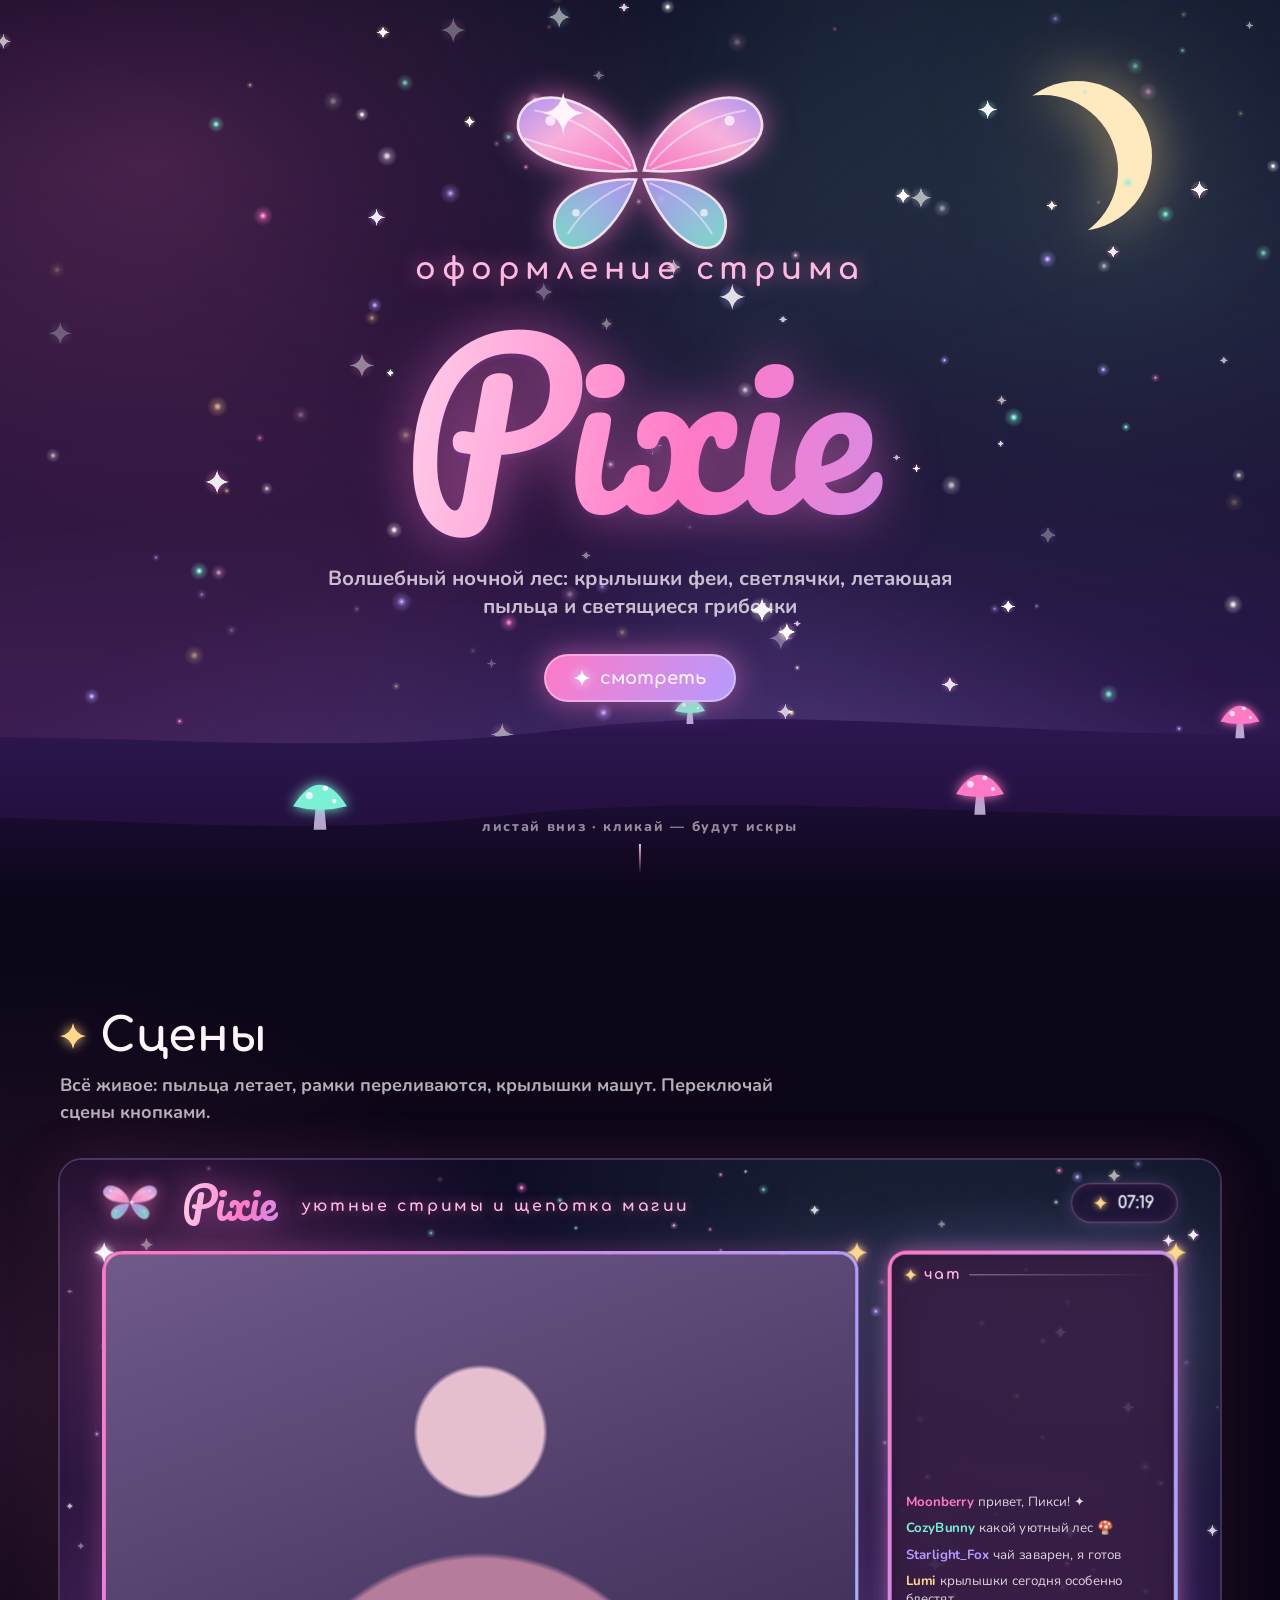
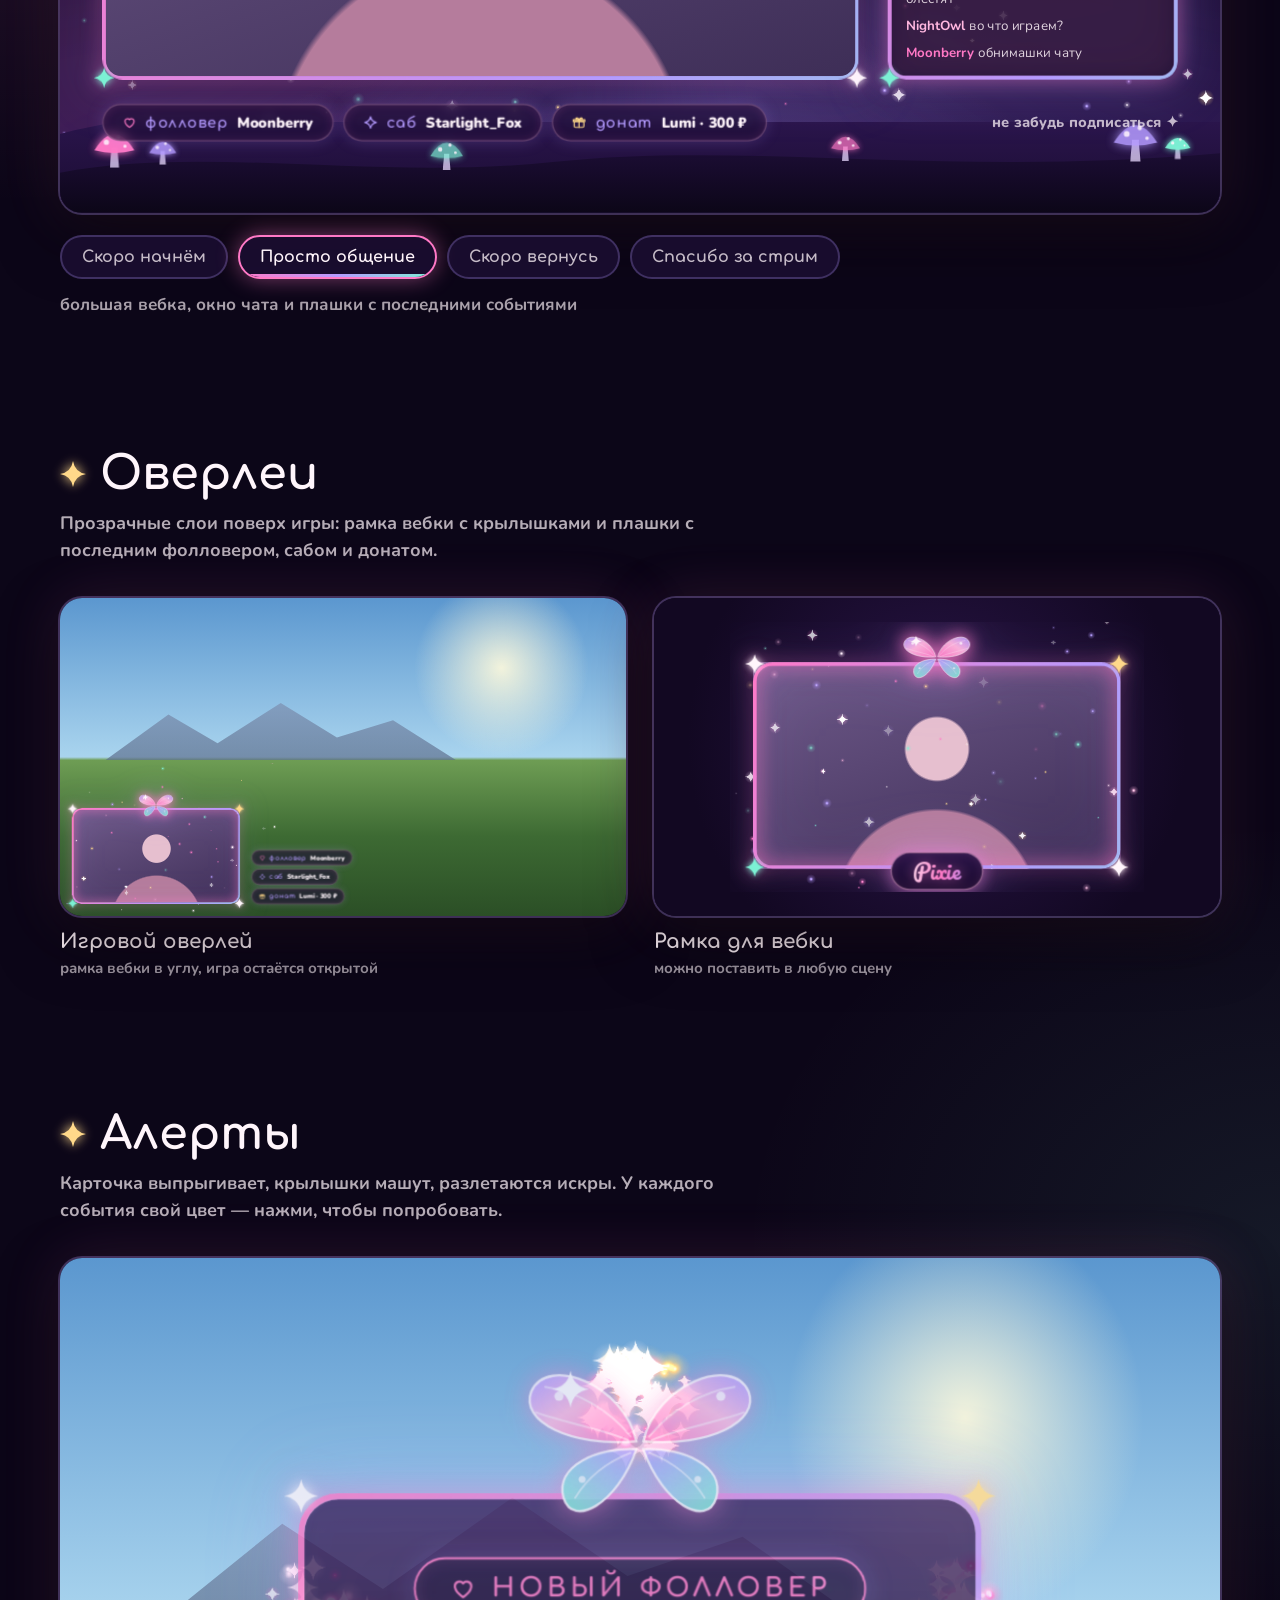
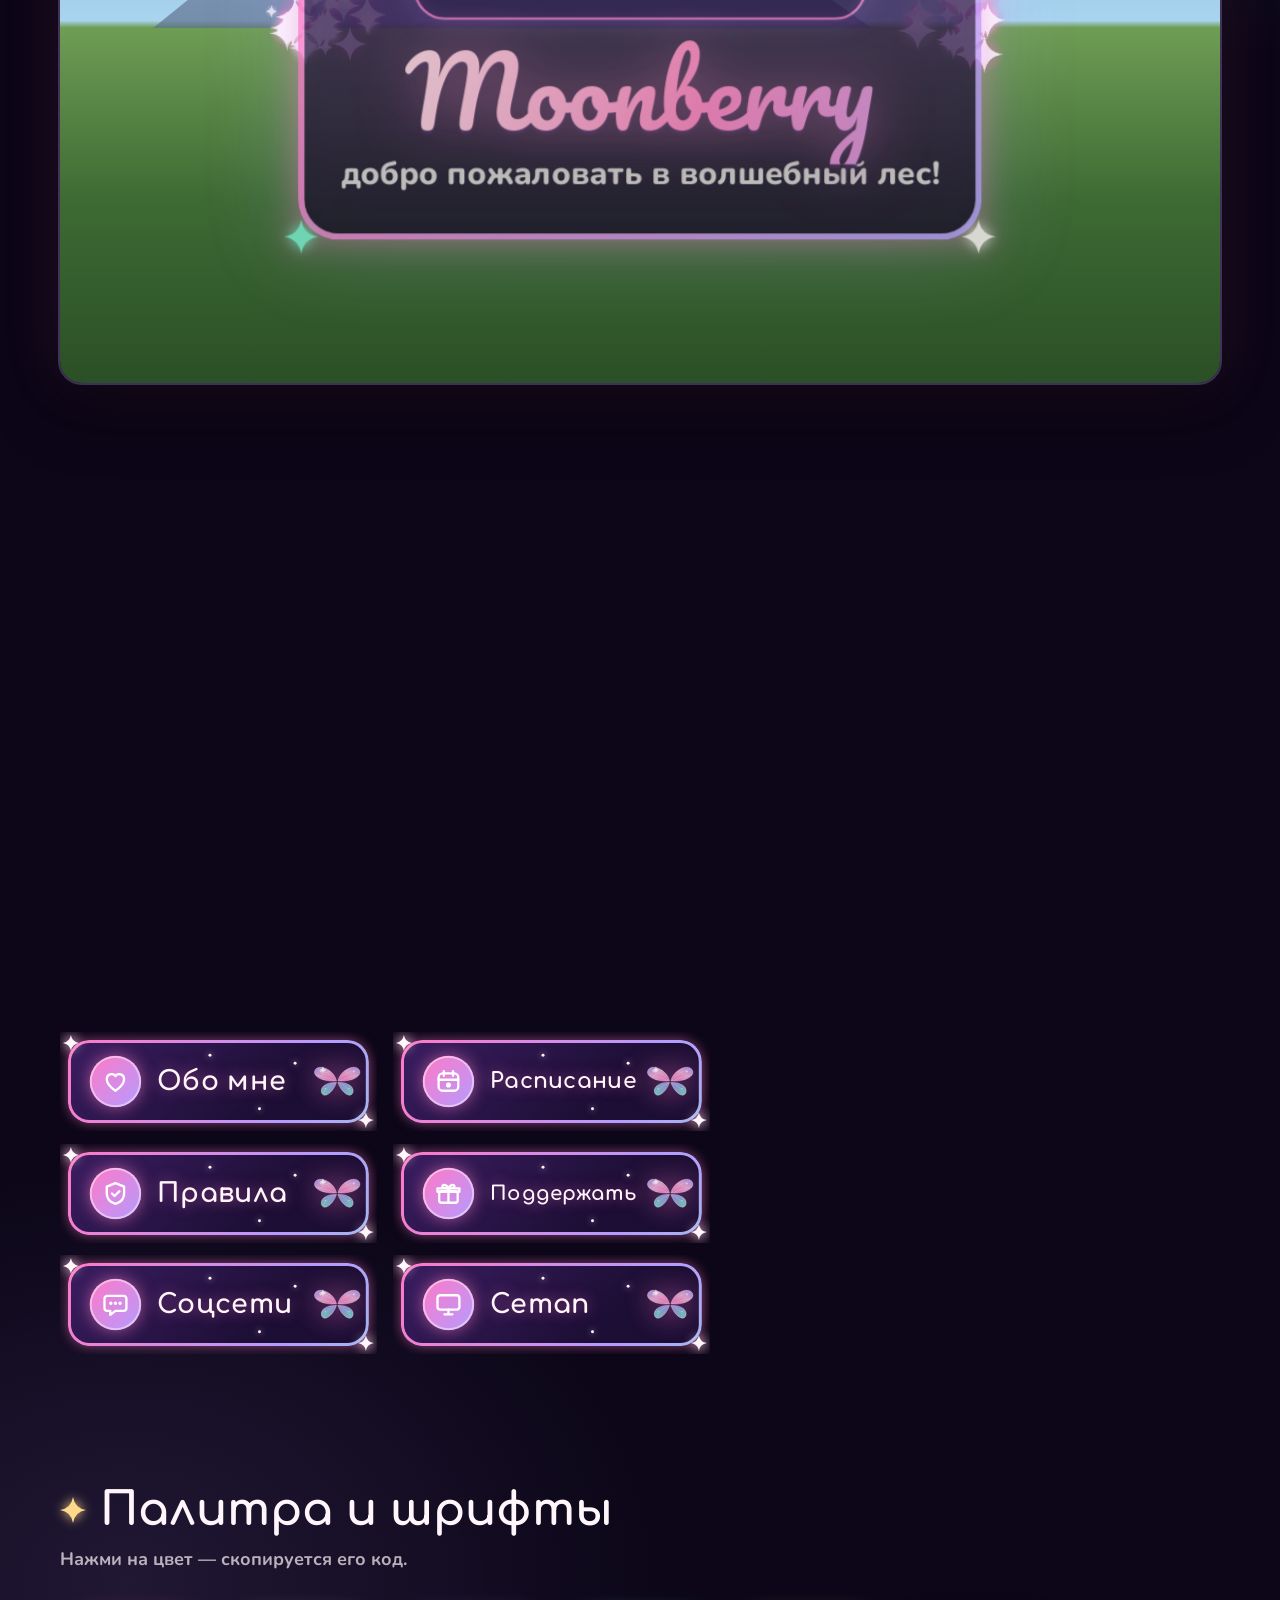
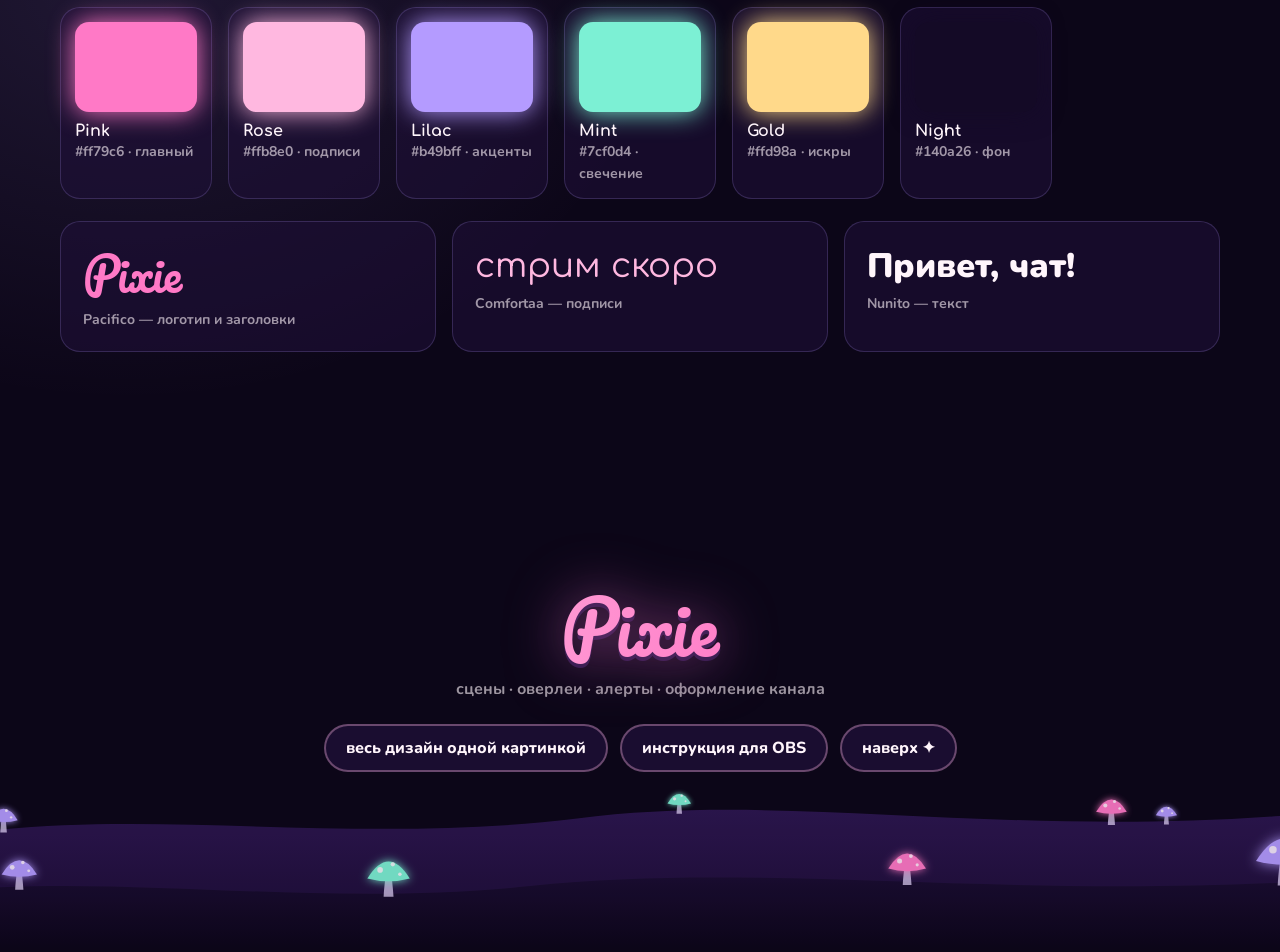
==== index.html @ 1fea233a "Pixie stream design: scenes, overlays, alerts, Twitch panels and animated showcase site Co-Authored-" ====
<!doctype html>
<html lang="ru">
<head>
<meta charset="utf-8">
<meta name="viewport" content="width=device-width, initial-scale=1">
<title>Pixie · Оформление стрима</title>
<meta name="description" content="Оформление Twitch-стрима для Pixie в стиле «волшебный ночной лес»: сцены, оверлеи, алерты и панели.">
<meta property="og:title" content="Pixie · Оформление стрима">
<meta property="og:description" content="Волшебный ночной лес: крылышки феи, светлячки и светящиеся грибочки.">
<meta property="og:image" content="export/pixie-showcase.jpg">
<meta name="theme-color" content="#140a26">
<link rel="stylesheet" href="assets/pixie.css">
<style>
  html, body { overflow-x: hidden; overflow-y: auto; height: auto; }
  html { scroll-behavior: smooth; }
  body { background: var(--deep); }
  #fx { position: fixed; inset: 0; width: 100vw; height: 100vh; pointer-events: none; z-index: 50; }

  /* ───────── Герой ───────── */
  .hero { position: relative; height: 100vh; min-height: 620px; overflow: hidden; }
  .hero .moon { top: 9vh; right: 10vw; }
  .hero-in { position: absolute; inset: 0; display: flex; flex-direction: column; align-items: center; justify-content: center;
    text-align: center; padding: 0 16px 14vh; z-index: 2; transition: transform .25s ease-out; }
  .hero .wings { width: clamp(150px, 20vw, 260px); margin-bottom: -2vw; animation: floaty 5s ease-in-out infinite; }
  .hero .kicker { font-size: clamp(18px, 2.4vw, 34px); opacity: 0; animation: rise 1s .3s forwards; }
  .hero h1.logo { font-size: clamp(96px, 17vw, 250px); font-weight: 400; opacity: 0; animation: rise 1.1s .1s forwards, shimmer 7s ease-in-out infinite alternate; }
  .hero .lead { max-width: 640px; font-size: clamp(16px, 1.6vw, 22px); font-weight: 700; color: rgba(255,245,251,.75); margin-top: 6px; opacity: 0; animation: rise 1s .5s forwards; }
  .btn { display: inline-flex; align-items: center; gap: 10px; margin-top: 34px; padding: 14px 30px; border-radius: 999px;
    font-family: var(--font-head); font-weight: 700; font-size: 18px; color: var(--cream); text-decoration: none; cursor: pointer;
    background: linear-gradient(120deg, var(--pink), var(--lilac)); border: 0;
    box-shadow: 0 0 30px rgba(255,121,198,.55), inset 0 0 0 2px rgba(255,245,251,.35);
    opacity: 0; animation: rise 1s .7s forwards; transition: transform .2s, box-shadow .2s; }
  .btn:hover { transform: translateY(-2px) scale(1.03); box-shadow: 0 0 46px rgba(255,121,198,.8), inset 0 0 0 2px rgba(255,245,251,.5); }
  .btn .spark { width: 16px; height: 16px; color: #fff; }
  .hint { position: absolute; left: 50%; bottom: 26px; transform: translateX(-50%); z-index: 3; font-size: 14px; font-weight: 800; color: rgba(255,245,251,.55); letter-spacing: .12em; }
  .hint::after { content: ""; display: block; width: 2px; height: 30px; margin: 8px auto 0; background: linear-gradient(var(--rose), transparent); animation: drip 1.8s ease-in-out infinite; }

  /* ───────── Секции ───────── */
  main { position: relative; background:
      radial-gradient(900px 700px at 0% 10%, rgba(255,121,198,.12), transparent 60%),
      radial-gradient(900px 700px at 100% 40%, rgba(124,240,212,.08), transparent 60%),
      radial-gradient(900px 700px at 10% 80%, rgba(180,155,255,.12), transparent 60%),
      var(--deep); }
  .sec { max-width: 1200px; margin: 0 auto; padding: 110px 20px 20px; }
  .sec h2 { display: flex; align-items: center; gap: 14px; font-family: var(--font-head); font-size: clamp(30px, 4vw, 46px); color: var(--cream); }
  .sec h2 .spark { width: 26px; height: 26px; color: var(--gold); }
  .sec .sub { font-size: 18px; color: rgba(255,245,251,.7); font-weight: 700; margin: 10px 0 34px; max-width: 720px; line-height: 1.5; }

  .tile { position: relative; overflow: hidden; border-radius: 22px; background: #0b0518; aspect-ratio: 16 / 9;
    box-shadow: 0 0 0 2px rgba(180,155,255,.28), 0 24px 60px rgba(0,0,0,.5), 0 0 60px rgba(255,121,198,.14); }
  .tile iframe { position: absolute; border: 0; transform-origin: 0 0; background: transparent; pointer-events: none; z-index: 1; transition: opacity .6s; }
  .tile iframe.loading { opacity: 0; }
  .tile.game { background:
      radial-gradient(22% 40% at 78% 22%, rgba(255,250,220,.9), rgba(255,250,220,0) 70%),
      linear-gradient(180deg, #5b97cf 0%, #a9d4ee 50%, #6e9d54 51%, #3d6a33 75%, #2b4f26 100%); }
  .tile.game::after { content: ""; position: absolute; left: 8%; right: 30%; top: 33%; height: 18%;
    background: linear-gradient(180deg, #7d8fb0, #5c6e8c); clip-path: polygon(0 100%, 18% 20%, 32% 70%, 50% 0, 66% 60%, 82% 30%, 100% 100%); opacity: .7; }
  .tile.dim { background: radial-gradient(circle at 50% 45%, #2a1548, #120822 75%); }
  .fakecam { position: absolute; z-index: 0; overflow: hidden;
    background: radial-gradient(circle at 50% 120%, #b57c9c 0 32%, transparent 33%), radial-gradient(circle at 50% 42%, #e6bfcf 0 14%, transparent 15%), linear-gradient(160deg, #6f5a8a, #3e2e57); }
  .fakecam.top { z-index: 2; }

  .tabs { display: flex; flex-wrap: wrap; gap: 10px; margin-top: 22px; }
  .tab { font: 700 16px var(--font-head); color: rgba(255,245,251,.75); padding: 11px 20px; border-radius: 999px; cursor: pointer;
    background: rgba(31,16,56,.7); border: 2px solid rgba(180,155,255,.25); transition: all .25s; position: relative; overflow: hidden; }
  .tab:hover { color: var(--cream); border-color: rgba(255,184,224,.6); }
  .tab.on { color: var(--cream); border-color: var(--pink); box-shadow: 0 0 22px rgba(255,121,198,.45); }
  .tab .bar { position: absolute; left: 0; bottom: 0; height: 3px; background: var(--grad); width: 0; }
  .tab.on.auto .bar { animation: fillbar var(--dur, 9s) linear forwards; }
  .cap { margin-top: 14px; font-size: 17px; font-weight: 700; color: rgba(255,245,251,.65); min-height: 1.5em; }

  .two { display: grid; grid-template-columns: 1fr 1fr; gap: 28px; }
  figure { margin: 0; }
  figcaption { margin-top: 14px; }
  figcaption b { font-family: var(--font-head); font-size: 20px; }
  figcaption span { display: block; font-size: 15px; font-weight: 700; color: rgba(255,245,251,.6); margin-top: 4px; }

  .alert-stage { aspect-ratio: 16 / 10; }
  .alert-btns { display: flex; flex-wrap: wrap; gap: 10px; margin-top: 20px; }
  .alert-btns button { font: 800 16px var(--font-body); color: var(--cream); cursor: pointer; padding: 12px 20px; border-radius: 14px;
    background: rgba(31,16,56,.8); border: 2px solid var(--c); display: inline-flex; align-items: center; gap: 9px; transition: all .2s; }
  .alert-btns button:hover { background: color-mix(in srgb, var(--c) 22%, rgba(31,16,56,.8)); box-shadow: 0 0 22px color-mix(in srgb, var(--c) 50%, transparent); transform: translateY(-2px); }
  .alert-btns [data-icon] { width: 20px; height: 20px; color: var(--c); }

  .twitch { display: grid; grid-template-columns: 1.35fr 1fr; gap: 28px; align-items: start; }
  .banner { aspect-ratio: 1200 / 480; }
  .panels { display: grid; grid-template-columns: 1fr 1fr; gap: 12px 16px; margin-top: 28px; }
  .panels .tile { aspect-ratio: 320 / 100; border-radius: 14px; background: transparent; box-shadow: none; overflow: visible; }
  .sched { aspect-ratio: 320 / 300; background: transparent; box-shadow: none; overflow: visible; }

  .palette { display: grid; grid-template-columns: repeat(auto-fill, minmax(150px, 1fr)); gap: 16px; }
  .sw { border-radius: 20px; padding: 14px; background: rgba(31,16,56,.6); border: 1px solid rgba(180,155,255,.2); transition: transform .25s; }
  .sw:hover { transform: translateY(-4px) rotate(-1deg); }
  .sw i { display: block; height: 90px; border-radius: 14px; box-shadow: 0 0 26px var(--c); background: var(--c); }
  .sw b { display: block; margin-top: 10px; font-family: var(--font-head); }
  .sw span { font-size: 14px; color: rgba(255,245,251,.6); font-weight: 700; }
  .fonts { display: grid; grid-template-columns: repeat(3, 1fr); gap: 16px; margin-top: 22px; }
  .font { padding: 22px; border-radius: 20px; background: rgba(31,16,56,.6); border: 1px solid rgba(180,155,255,.2); }
  .font .big { font-size: 46px; line-height: 1.3; }
  .font span { display: block; font-size: 14px; color: rgba(255,245,251,.6); font-weight: 700; margin-top: 6px; }

  footer { position: relative; margin-top: 120px; padding: 90px 20px 60px; text-align: center; overflow: hidden; }
  footer .forest { height: 220px; opacity: .9; }
  footer .in { position: relative; z-index: 2; }
  footer .logo { font-size: 72px; }
  footer p { color: rgba(255,245,251,.6); font-weight: 700; margin: 6px 0 24px; }
  footer .links { display: flex; justify-content: center; gap: 12px; flex-wrap: wrap; padding-bottom: 120px; }
  footer .links a { color: var(--cream); text-decoration: none; font-weight: 800; padding: 11px 20px; border-radius: 999px;
    background: rgba(31,16,56,.8); border: 2px solid rgba(255,184,224,.35); transition: all .2s; }
  footer .links a:hover { border-color: var(--pink); box-shadow: 0 0 20px rgba(255,121,198,.45); }

  .reveal { opacity: 0; transform: translateY(36px); transition: opacity .9s ease, transform .9s cubic-bezier(.2,.8,.2,1); }
  .reveal.in { opacity: 1; transform: none; }

  @keyframes rise { from { opacity: 0; transform: translateY(26px); } to { opacity: 1; transform: none; } }
  @keyframes drip { 0%,100% { transform: scaleY(.4); transform-origin: top; opacity: .4; } 50% { transform: scaleY(1); opacity: 1; } }
  @keyframes fillbar { from { width: 0; } to { width: 100%; } }

  @media (max-width: 820px) {
    .two, .twitch, .fonts { grid-template-columns: 1fr; }
    .sec { padding-top: 80px; }
    .hero .moon { width: 90px; height: 90px; box-shadow: inset -20px 8px 0 0 #ffe9bf; }
  }
  @media (max-width: 480px) { .panels { grid-template-columns: 1fr; } }
  @media (prefers-reduced-motion: reduce) {
    .reveal { opacity: 1; transform: none; transition: none; }
    html { scroll-behavior: auto; }
  }
</style>
</head>
<body>
  <canvas id="fx"></canvas>

  <section class="hero" id="top">
    <div class="sky"><div class="aurora"></div></div>
    <div class="moon"></div>
    <canvas class="sparkles" data-density="0.00013"></canvas>
    <div class="forest"></div>
    <div class="hero-in" id="heroIn">
      <div class="wings"></div>
      <div class="kicker">оформление стрима</div>
      <h1 class="logo" data-c="name">Pixie</h1>
      <p class="lead">Волшебный ночной лес: крылышки феи, светлячки, летающая пыльца и светящиеся грибочки</p>
      <a class="btn" href="#scenes"><span class="spark"></span>смотреть</a>
    </div>
    <div class="hint">листай вниз · кликай — будут искры</div>
  </section>

  <main>
    <section class="sec" id="scenes">
      <h2 class="reveal"><span class="spark"></span>Сцены</h2>
      <p class="sub reveal">Всё живое: пыльца летает, рамки переливаются, крылышки машут. Переключай сцены кнопками.</p>
      <div class="tile reveal" id="screen"></div>
      <div class="tabs reveal" id="tabs"></div>
      <p class="cap" id="cap"></p>
    </section>

    <section class="sec">
      <h2 class="reveal"><span class="spark"></span>Оверлеи</h2>
      <p class="sub reveal">Прозрачные слои поверх игры: рамка вебки с крылышками и плашки с последним фолловером, сабом и донатом.</p>
      <div class="two">
        <figure class="reveal"><div class="tile game" data-src="overlays/game.html" data-w="1920" data-h="1080" data-cam="46,719,560,315"></div>
          <figcaption><b>Игровой оверлей</b><span>рамка вебки в углу, игра остаётся открытой</span></figcaption></figure>
        <figure class="reveal"><div class="tile dim" data-src="overlays/webcam.html" data-w="720" data-h="470" data-cam="40,70,640,360" data-pad="24"></div>
          <figcaption><b>Рамка для вебки</b><span>можно поставить в любую сцену</span></figcaption></figure>
      </div>
    </section>

    <section class="sec" id="alerts">
      <h2 class="reveal"><span class="spark"></span>Алерты</h2>
      <p class="sub reveal">Карточка выпрыгивает, крылышки машут, разлетаются искры. У каждого события свой цвет — нажми, чтобы попробовать.</p>
      <div class="tile game alert-stage reveal" id="alertStage"></div>
      <div class="alert-btns reveal" id="alertBtns">
        <button style="--c:#ff79c6" data-a='["follow","Moonberry"]'><span data-icon="heart"></span>фолловер</button>
        <button style="--c:#b49bff" data-a='["sub","Starlight_Fox","6"]'><span data-icon="star"></span>подписка</button>
        <button style="--c:#ffd98a" data-a='["donate","Lumi","300 ₽","на чай для феи"]'><span data-icon="gift"></span>донат</button>
        <button style="--c:#7cf0d4" data-a='["raid","CozyBunny","42"]'><span data-icon="chat"></span>рейд</button>
      </div>
    </section>

    <section class="sec">
      <h2 class="reveal"><span class="spark"></span>Канал Twitch</h2>
      <p class="sub reveal">Баннер профиля, панели под стримом и карточка расписания — в том же стиле.</p>
      <div class="twitch">
        <div>
          <figure class="reveal"><div class="tile banner" data-src="panels/banner.html" data-w="1200" data-h="480"></div>
            <figcaption><b>Баннер профиля</b></figcaption></figure>
          <div class="panels reveal" id="panels"></div>
        </div>
        <figure class="reveal"><div class="tile sched" data-src="panels/panel.html?schedule" data-w="320" data-h="300"></div>
          <figcaption><b>Расписание</b><span>дни и время — для примера</span></figcaption></figure>
      </div>
    </section>

    <section class="sec">
      <h2 class="reveal"><span class="spark"></span>Палитра и шрифты</h2>
      <p class="sub reveal">Нажми на цвет — скопируется его код.</p>
      <div class="palette reveal" id="palette"></div>
      <div class="fonts reveal">
        <div class="font"><div class="big" style="font-family:var(--font-logo);color:var(--pink)">Pixie</div><span>Pacifico — логотип и заголовки</span></div>
        <div class="font"><div class="big" style="font-family:var(--font-head);font-size:34px;color:var(--rose)">стрим скоро</div><span>Comfortaa — подписи</span></div>
        <div class="font"><div class="big" style="font-family:var(--font-body);font-weight:900;font-size:34px">Привет, чат!</div><span>Nunito — текст</span></div>
      </div>
    </section>

    <footer>
      <div class="forest"></div>
      <div class="in">
        <div class="logo" data-c="name">Pixie</div>
        <p>сцены · оверлеи · алерты · оформление канала</p>
        <div class="links">
          <a href="export/pixie-showcase.jpg" target="_blank">весь дизайн одной картинкой</a>
          <a href="guide.html">инструкция для OBS</a>
          <a href="#top">наверх ✦</a>
        </div>
      </div>
    </footer>
  </main>

  <script src="config.js"></script>
  <script src="assets/pixie.js"></script>
  <script>
    const $ = (s) => document.querySelector(s);

    // ───── искры по клику и параллакс в герое ─────
    const fx = Pixie.sparkles($('#fx'), { density: 0 });
    addEventListener('pointerdown', (e) => { if (!e.target.closest('button, a')) fx.burst(e.clientX, e.clientY, 36); });
    const heroIn = $('#heroIn');
    addEventListener('pointermove', (e) => {
      if (scrollY > innerHeight) return;
      const dx = (e.clientX / innerWidth - .5) * -24, dy = (e.clientY / innerHeight - .5) * -16;
      heroIn.style.transform = `translate(${dx}px, ${dy}px)`;
    });

    // ───── плитки с живыми сценами: iframe вписывается по центру и масштабируется ─────
    function mount(el, src) {
      const W = +el.dataset.w, H = +el.dataset.h;
      el.querySelectorAll('.fakecam').forEach((c) => c.remove());
      const old = el.querySelector('iframe');
      const f = document.createElement('iframe');
      f.src = src || el.dataset.src; f.width = W; f.height = H; f.tabIndex = -1; f.title = '';
      f.setAttribute('scrolling', 'no');
      if (old) { f.classList.add('loading'); f.onload = () => { f.classList.remove('loading'); setTimeout(() => old.remove(), 600); }; }
      el.appendChild(f);
      if (el.dataset.cam) {
        el._cam = document.createElement('div');
        el._cam.className = 'fakecam' + ('camtop' in el.dataset ? ' top' : '');
        el.appendChild(el._cam);
      } else el._cam = null;
      el._frame = f; fit(el);
      return f;
    }
    function fit(el) {
      const W = +el.dataset.w, H = +el.dataset.h, pad = +(el.dataset.pad || 0);
      const tw = el.clientWidth, th = el.clientHeight;
      const s = Math.min((tw - pad * 2) / W, (th - pad * 2) / H);
      const ox = (tw - W * s) / 2, oy = (th - H * s) / 2;
      el.querySelectorAll('iframe').forEach((f) => { f.style.left = ox + 'px'; f.style.top = oy + 'px'; f.style.transform = `scale(${s})`; });
      if (el._cam) {
        const [x, y, w, h] = el.dataset.cam.split(',').map(Number);
        Object.assign(el._cam.style, { left: ox + x * s + 'px', top: oy + y * s + 'px', width: w * s + 'px', height: h * s + 'px',
          borderRadius: 'camtop' in el.dataset ? 26 * s + 'px' : '0' });
      }
    }
    const ro = new ResizeObserver((es) => es.forEach((e) => e.target._frame && fit(e.target)));
    // iframe создаём, только когда плитка подъезжает к экрану
    const lazy = new IntersectionObserver((es) => es.forEach((e) => {
      if (!e.isIntersecting) return;
      lazy.unobserve(e.target); mount(e.target); ro.observe(e.target);
    }), { rootMargin: '300px' });

    $('#panels').innerHTML = (Pixie.config.panels || []).map((_, i) =>
      `<div class="tile" data-src="panels/panel.html?i=${i}" data-w="320" data-h="100"></div>`).join('');
    document.querySelectorAll('.tile[data-src]').forEach((el) => lazy.observe(el));

    // ───── переключатель сцен ─────
    const SCENES = [
      { t: 'Скоро начнём', src: 'scenes/starting.html', cap: 'таймер обратного отсчёта, соцсети и меняющиеся фразы' },
      { t: 'Просто общение', src: 'scenes/chatting.html?demochat', cap: 'большая вебка, окно чата и плашки с последними событиями', cam: '76,156,1240,698', top: true },
      { t: 'Скоро вернусь', src: 'scenes/brb.html', cap: 'по экрану восьмёркой летает огонёк-фея' },
      { t: 'Спасибо за стрим', src: 'scenes/ending.html', cap: 'благодарность и дата следующего эфира' }
    ];
    const screen = $('#screen'), tabs = $('#tabs'), DUR = 9000;
    screen.dataset.w = 1920; screen.dataset.h = 1080;
    let cur = -1, auto = true, timer;
    tabs.innerHTML = SCENES.map((s, i) => `<button class="tab auto" data-i="${i}">${s.t}<span class="bar"></span></button>`).join('');
    tabs.style.setProperty('--dur', DUR / 1000 + 's');
    function go(i) {
      if (i === cur) return;
      cur = i; const s = SCENES[i];
      if (s.cam) screen.dataset.cam = s.cam; else delete screen.dataset.cam;
      if (s.top) screen.dataset.camtop = ''; else delete screen.dataset.camtop;
      mount(screen, s.src);
      $('#cap').textContent = s.cap;
      tabs.querySelectorAll('.tab').forEach((b, j) => {
        b.classList.toggle('on', j === i);
        const bar = b.querySelector('.bar'); bar.style.animation = 'none'; void bar.offsetWidth; bar.style.animation = '';
      });
      clearTimeout(timer);
      if (auto) timer = setTimeout(() => go((cur + 1) % SCENES.length), DUR);
    }
    tabs.addEventListener('click', (e) => {
      const b = e.target.closest('.tab'); if (!b) return;
      auto = false; clearTimeout(timer); tabs.querySelectorAll('.tab').forEach((t) => t.classList.remove('auto'));
      go(+b.dataset.i);
    });
    new IntersectionObserver((es, o) => { if (es[0].isIntersecting) { o.disconnect(); go(0); ro.observe(screen); } }, { rootMargin: '300px' }).observe(screen);

    // ───── алерты по кнопкам (и сами по кругу, пока не нажали) ─────
    const stage = $('#alertStage');
    stage.dataset.w = 1000; stage.dataset.h = 700;
    let alertAuto = true, alertTimer, alertFrame;
    const BTN = [...document.querySelectorAll('#alertBtns button')];
    // [тип, имя, сумма, сообщение] + короткое время показа
    const fire = (b) => {
      if (!alertFrame) return;
      const a = JSON.parse(b.dataset.a); while (a.length < 4) a.push(undefined);
      alertFrame.contentWindow.postMessage({ pixieAlert: [...a, 3800] }, '*');
    };
    BTN.forEach((b) => b.addEventListener('click', () => { alertAuto = false; clearInterval(alertTimer); fire(b); }));
    new IntersectionObserver((es, o) => {
      if (!es[0].isIntersecting) return;
      o.disconnect();
      alertFrame = mount(stage, 'alerts/alert.html?manual=1'); ro.observe(stage);
      let k = 0;
      alertFrame.addEventListener('load', () => {
        setTimeout(() => fire(BTN[k++ % BTN.length]), 400);
        alertTimer = setInterval(() => { if (alertAuto) fire(BTN[k++ % BTN.length]); }, 5600);
      }, { once: true });
    }, { threshold: .4 }).observe(stage);

    // ───── палитра ─────
    const SW = [['#ff79c6', 'Pink', 'главный'], ['#ffb8e0', 'Rose', 'подписи'], ['#b49bff', 'Lilac', 'акценты'],
      ['#7cf0d4', 'Mint', 'свечение'], ['#ffd98a', 'Gold', 'искры'], ['#140a26', 'Night', 'фон']];
    $('#palette').innerHTML = SW.map(([c, n, r]) => `<div class="sw" style="--c:${c}" data-hex="${c}"><i></i><b>${n}</b><span>${c} · ${r}</span></div>`).join('');
    $('#palette').addEventListener('click', (e) => {
      const sw = e.target.closest('.sw'); if (!sw) return;
      const r = sw.getBoundingClientRect(); fx.burst(r.left + r.width / 2, r.top + 50, 40, [sw.dataset.hex, '#fff5fb']);
      navigator.clipboard?.writeText(sw.dataset.hex).catch(() => {});
      const s = sw.querySelector('span'), was = s.textContent; s.textContent = 'скопировано ✦'; setTimeout(() => (s.textContent = was), 1200);
    });

    // ───── появление при прокрутке ─────
    const rv = new IntersectionObserver((es) => es.forEach((e) => { if (e.isIntersecting) { e.target.classList.add('in'); rv.unobserve(e.target); } }), { threshold: .12 });
    document.querySelectorAll('.reveal').forEach((el) => rv.observe(el));
  </script>
</body>
</html>
---- assets/pixie.css ----
@import url('https://fonts.googleapis.com/css2?family=Comfortaa:wght@500;700&family=Nunito:wght@600;800;900&family=Pacifico&display=swap');

/* ───────── Палитра ───────── */
:root {
  --deep:   #0c0618;
  --night:  #140a26;
  --night-2:#1f1038;
  --plum:   #341a57;
  --pink:   #ff79c6;
  --rose:   #ffb8e0;
  --lilac:  #b49bff;
  --mint:   #7cf0d4;
  --gold:   #ffd98a;
  --cream:  #fff5fb;

  --grad: linear-gradient(120deg, var(--pink), var(--lilac) 50%, var(--mint));
  --glass: rgba(31, 16, 56, .62);
  --ring: 6px;

  --font-logo: 'Pacifico', cursive;
  --font-head: 'Comfortaa', 'Nunito', sans-serif;
  --font-body: 'Nunito', sans-serif;
}

* { box-sizing: border-box; margin: 0; padding: 0; }
html, body { width: 100%; height: 100%; overflow: hidden; }
body {
  font-family: var(--font-body);
  color: var(--cream);
  background: transparent;
  -webkit-font-smoothing: antialiased;
}
body.scene { width: 1920px; height: 1080px; background: var(--night); position: relative; }

/* ───────── Небо ───────── */
.sky {
  position: absolute; inset: 0; overflow: hidden;
  background:
    radial-gradient(900px 600px at 12% 18%, rgba(255,121,198,.22), transparent 62%),
    radial-gradient(1000px 700px at 88% 28%, rgba(124,240,212,.13), transparent 62%),
    radial-gradient(1300px 800px at 50% 115%, rgba(180,155,255,.34), transparent 62%),
    linear-gradient(180deg, #0b0520 0%, #190c31 55%, #2a1450 100%);
}
.aurora {
  position: absolute; inset: -30%;
  background: conic-gradient(from 200deg at 50% 50%,
    transparent 0deg, rgba(255,121,198,.13) 50deg, transparent 110deg,
    rgba(124,240,212,.10) 190deg, transparent 250deg, rgba(180,155,255,.14) 310deg, transparent 360deg);
  filter: blur(70px);
  animation: spin 90s linear infinite;
}
.moon {
  position: absolute; width: 150px; height: 150px; border-radius: 50%;
  box-shadow: inset -34px 14px 0 0 #ffe9bf;
  filter: drop-shadow(0 0 26px rgba(255,217,138,.55)) drop-shadow(0 0 70px rgba(255,217,138,.25));
  animation: bob 9s ease-in-out infinite;
}
canvas.sparkles { position: absolute; inset: 0; width: 100%; height: 100%; pointer-events: none; }
.forest { position: absolute; left: 0; right: 0; bottom: 0; height: 280px; pointer-events: none; }
.forest svg { width: 100%; height: 100%; display: block; }
.mush-cap { animation: glow 4s ease-in-out infinite; }

/* ───────── Типографика ───────── */
.logo {
  font-family: var(--font-logo);
  line-height: 1.25;
  padding: 0 .25em;
  background: linear-gradient(100deg, #ffe0f2 0%, var(--pink) 28%, var(--lilac) 58%, var(--mint) 85%, #ffe0f2 100%);
  background-size: 220% 100%;
  -webkit-background-clip: text; background-clip: text; color: transparent;
  filter: drop-shadow(0 0 28px rgba(255,121,198,.55)) drop-shadow(0 4px 0 rgba(52,26,87,.8));
  animation: shimmer 7s ease-in-out infinite alternate;
}
.kicker {
  font-family: var(--font-head); font-weight: 700;
  text-transform: lowercase; letter-spacing: .18em;
  color: var(--rose);
  text-shadow: 0 0 20px rgba(255,121,198,.6);
}
.muted { color: rgba(255,245,251,.72); }

/* ───────── Пилюли и стекло ───────── */
.pill {
  display: inline-flex; align-items: center; gap: .6em;
  padding: .55em 1.3em; border-radius: 999px;
  background: var(--glass);
  border: 2px solid rgba(255,184,224,.32);
  box-shadow: 0 0 30px rgba(180,155,255,.22), inset 0 0 18px rgba(255,121,198,.12);
  backdrop-filter: blur(10px);
  white-space: nowrap;
}
.pill b { font-weight: 900; color: var(--cream); }
.pill .lbl { font-family: var(--font-head); font-weight: 700; color: var(--lilac); letter-spacing: .06em; }
.pill .spark { width: .8em; height: .8em; color: var(--gold); }

.socials { display: flex; gap: 22px; justify-content: center; font-size: 26px; }

/* ───────── Рамка (вебка, чат, карточки) ───────── */
.frame {
  position: absolute; --r: 34px;
  filter: drop-shadow(0 0 16px rgba(255,121,198,.55)) drop-shadow(0 0 46px rgba(180,155,255,.35));
}
.frame .ring {
  position: absolute; inset: 0; border-radius: var(--r); padding: var(--ring);
  background: linear-gradient(120deg, var(--pink), var(--lilac), var(--mint), var(--lilac), var(--pink));
  background-size: 300% 300%;
  animation: flow 10s ease-in-out infinite;
  -webkit-mask: linear-gradient(#000 0 0) content-box, linear-gradient(#000 0 0);
  -webkit-mask-composite: xor; mask-composite: exclude;
}
.frame .ring.thin { --ring: 2px; inset: 14px; border-radius: calc(var(--r) - 12px); opacity: .55; animation-direction: reverse; }
.frame .inner-glow {
  position: absolute; inset: var(--ring); border-radius: calc(var(--r) - var(--ring));
  box-shadow: inset 0 0 34px rgba(255,121,198,.35);
}
.frame .fill { position: absolute; inset: var(--ring); border-radius: calc(var(--r) - var(--ring)); background: rgba(20,10,38,.72); backdrop-filter: blur(8px); }
.frame .corner { position: absolute; width: 34px; height: 34px; color: var(--cream); animation: twinkle 3s ease-in-out infinite; }
.frame .corner.tl { left: -14px; top: -14px; }
.frame .corner.tr { right: -14px; top: -14px; animation-delay: -.8s; color: var(--gold); }
.frame .corner.bl { left: -14px; bottom: -14px; animation-delay: -1.6s; color: var(--mint); }
.frame .corner.br { right: -14px; bottom: -14px; animation-delay: -2.2s; }
.frame .wings { position: absolute; left: 50%; top: 0; width: 150px; transform: translate(-50%, -58%); }
.frame .tag {
  position: absolute; left: 50%; bottom: 0; transform: translate(-50%, 55%);
  font-size: 30px; padding: .2em 1.1em .3em;
  background: linear-gradient(180deg, #2b1549, #1a0c30);
  border: 2px solid rgba(255,184,224,.55);
}
.frame .tag .logo { font-size: 38px; filter: drop-shadow(0 0 12px rgba(255,121,198,.6)); padding: 0 .1em; }
.frame .head {
  position: absolute; left: 28px; top: 22px; right: 28px;
  display: flex; align-items: center; gap: 12px;
  font-family: var(--font-head); font-weight: 700; font-size: 24px; letter-spacing: .14em; color: var(--rose);
}
.frame .head .spark { width: 20px; height: 20px; color: var(--gold); }
.frame .head .line { flex: 1; height: 2px; background: linear-gradient(90deg, rgba(255,184,224,.5), transparent); }

/* ───────── Крылышки ───────── */
.wings svg { width: 100%; height: auto; display: block; overflow: visible; filter: drop-shadow(0 0 14px rgba(255,121,198,.7)); }
.wings .wing { transform-origin: 50% 50%; animation: flap 2.6s ease-in-out infinite; }
.wings .core { animation: twinkle 2.6s ease-in-out infinite; transform-origin: 50% 50%; }
.spark svg { width: 100%; height: 100%; display: block; filter: drop-shadow(0 0 6px currentColor); }

/* ───────── Ротатор фраз ───────── */
[data-rotate] { transition: opacity .6s ease, transform .6s ease; }
[data-rotate].out { opacity: 0; transform: translateY(10px); }

/* ───────── Анимации ───────── */
@keyframes spin    { to { transform: rotate(360deg); } }
@keyframes bob     { 0%,100% { transform: translateY(0); } 50% { transform: translateY(-14px); } }
@keyframes shimmer { from { background-position: 0% 50%; } to { background-position: 100% 50%; } }
@keyframes flow    { 0%,100% { background-position: 0% 50%; } 50% { background-position: 100% 50%; } }
@keyframes twinkle { 0%,100% { opacity: 1; transform: scale(1) rotate(0deg); } 50% { opacity: .45; transform: scale(.7) rotate(25deg); } }
@keyframes flap    { 0%,100% { transform: scaleX(1); } 50% { transform: scaleX(.86) skewY(-2deg); } }
@keyframes glow    { 0%,100% { opacity: 1; } 50% { opacity: .7; } }
@keyframes floaty  { 0%,100% { transform: translateY(0); } 50% { transform: translateY(-10px); } }
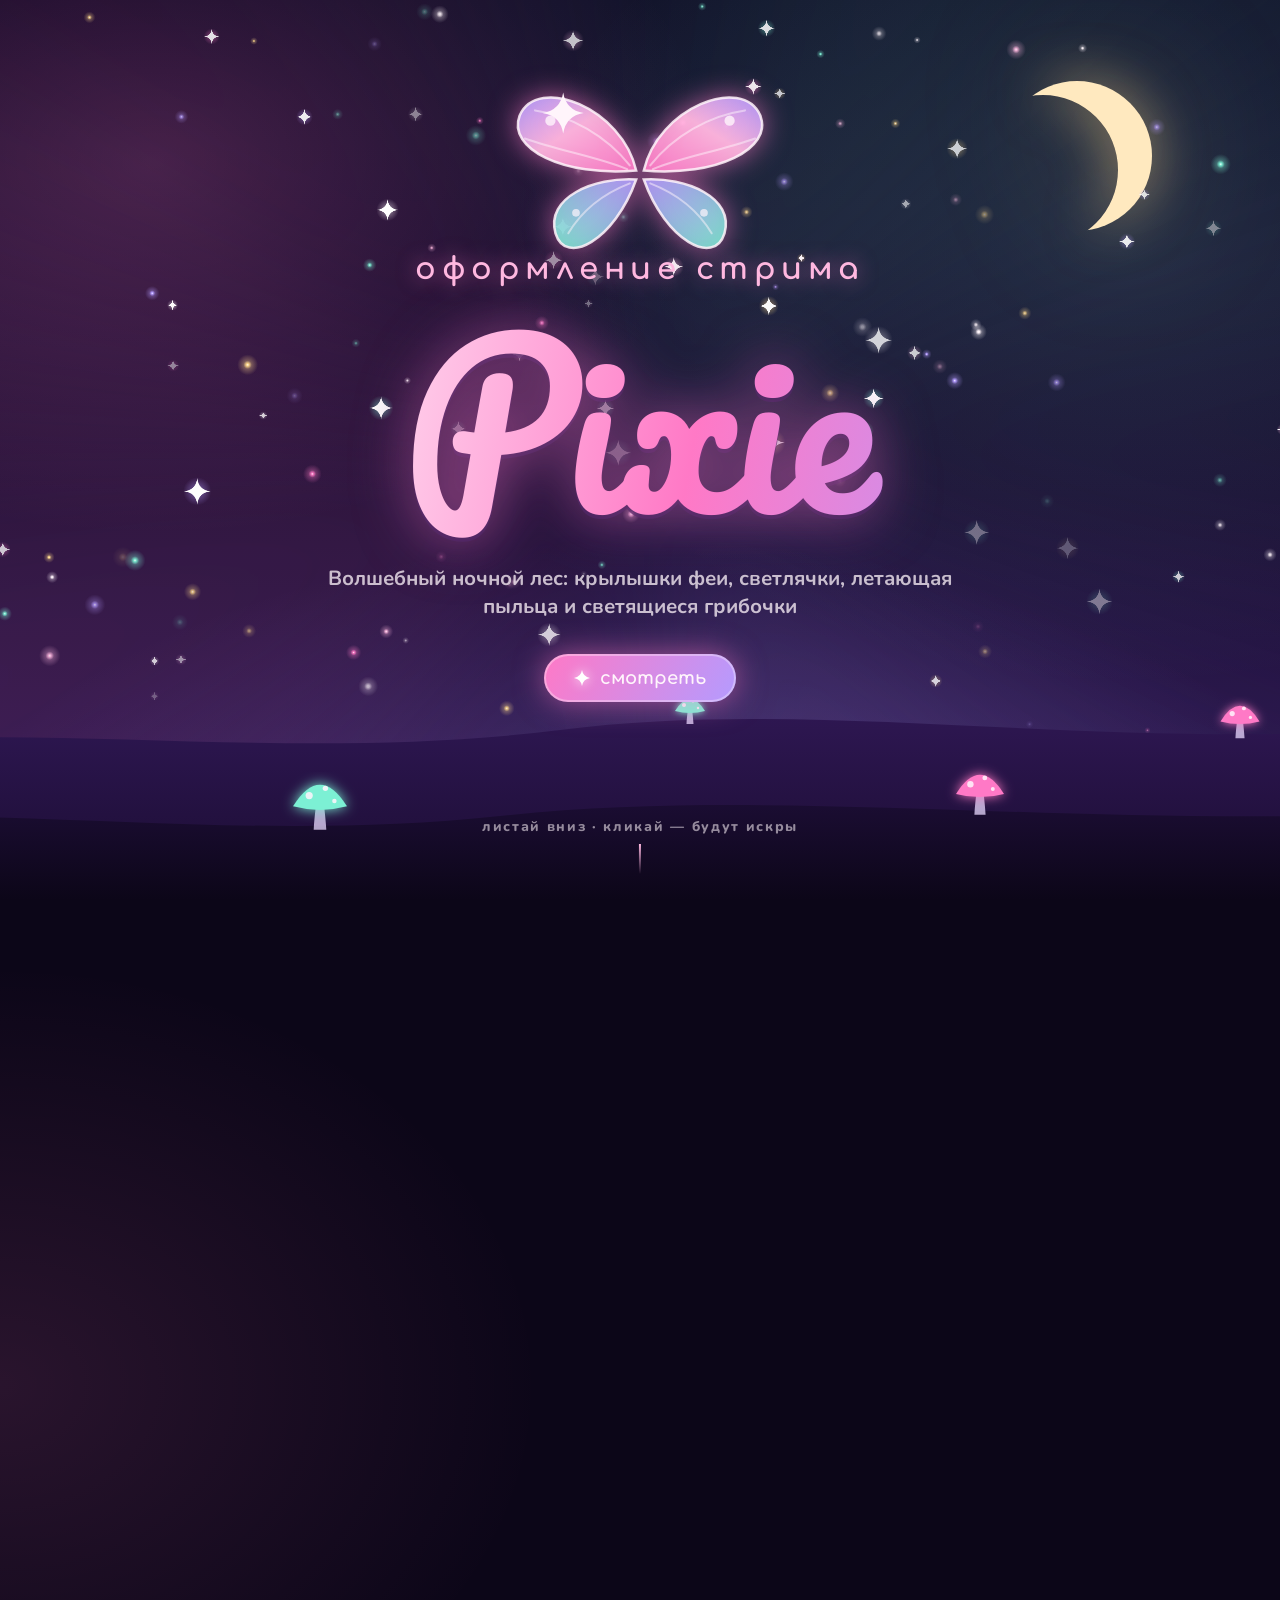
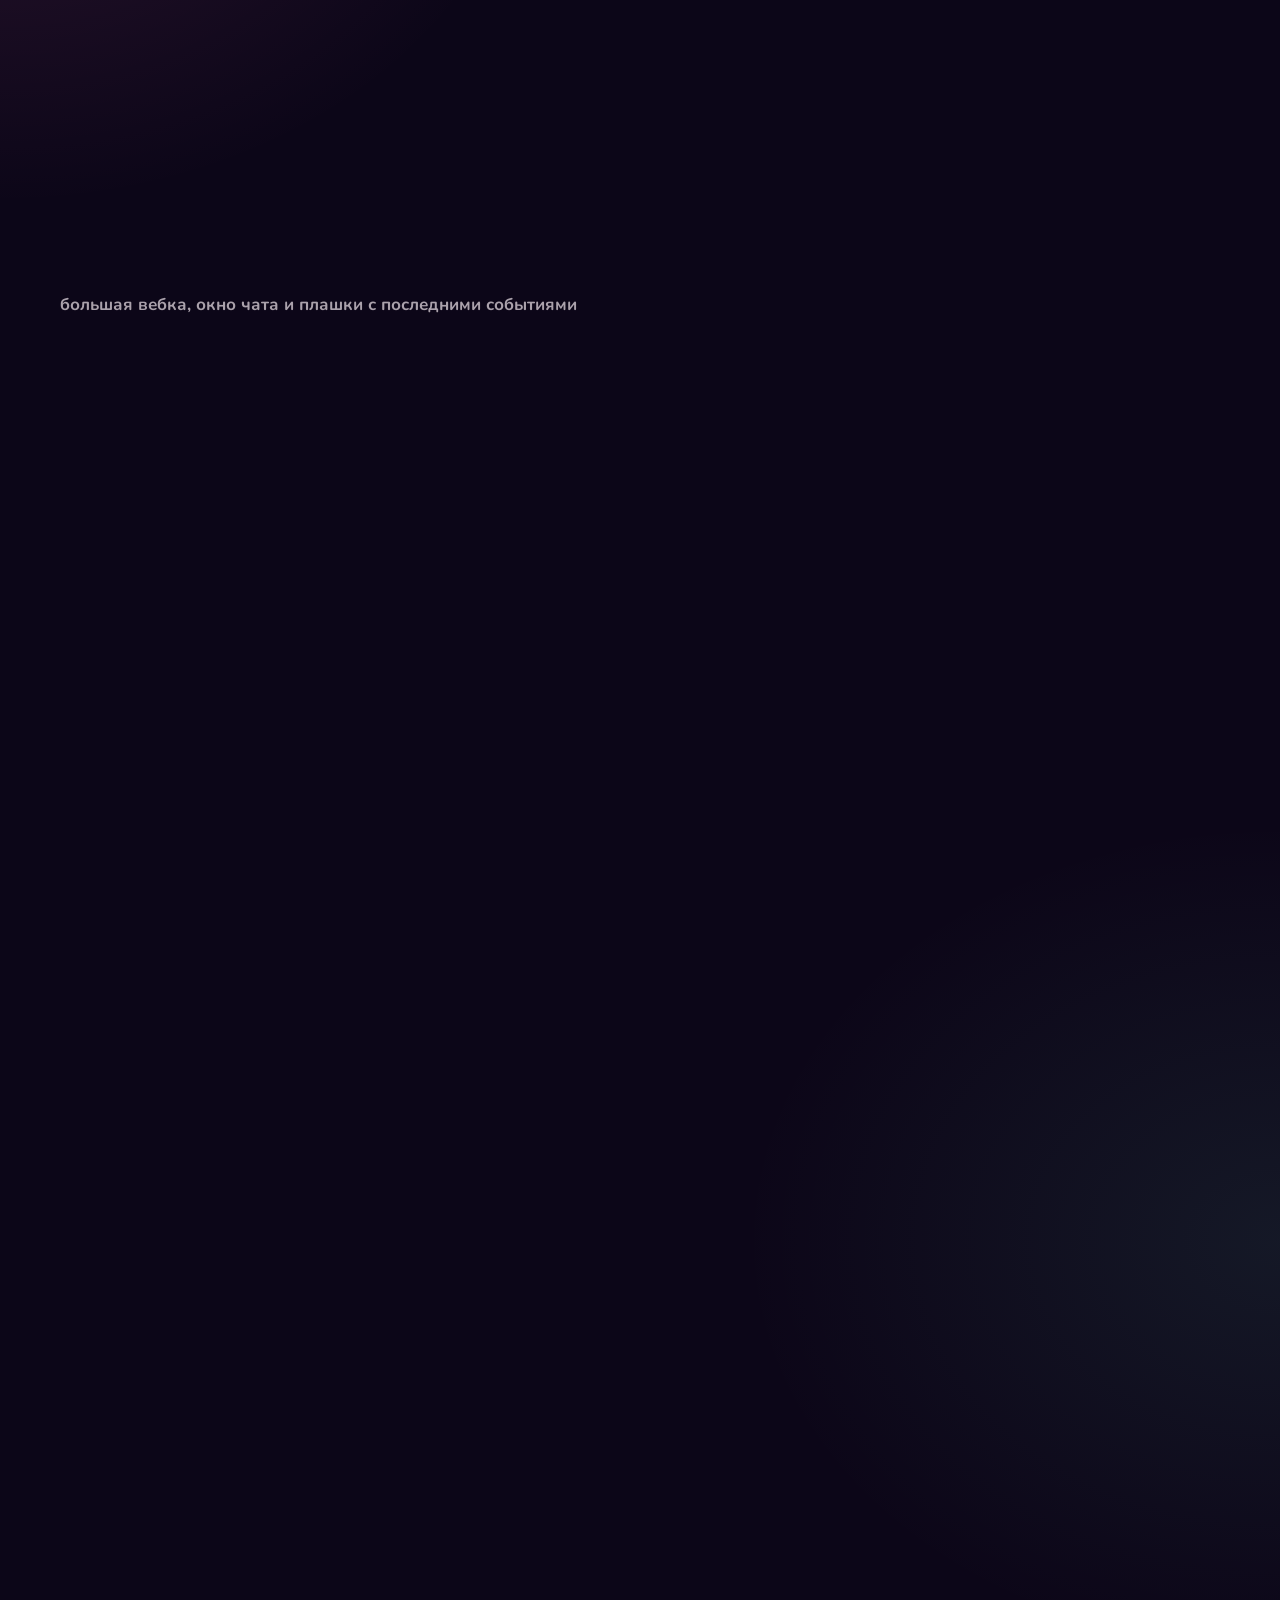
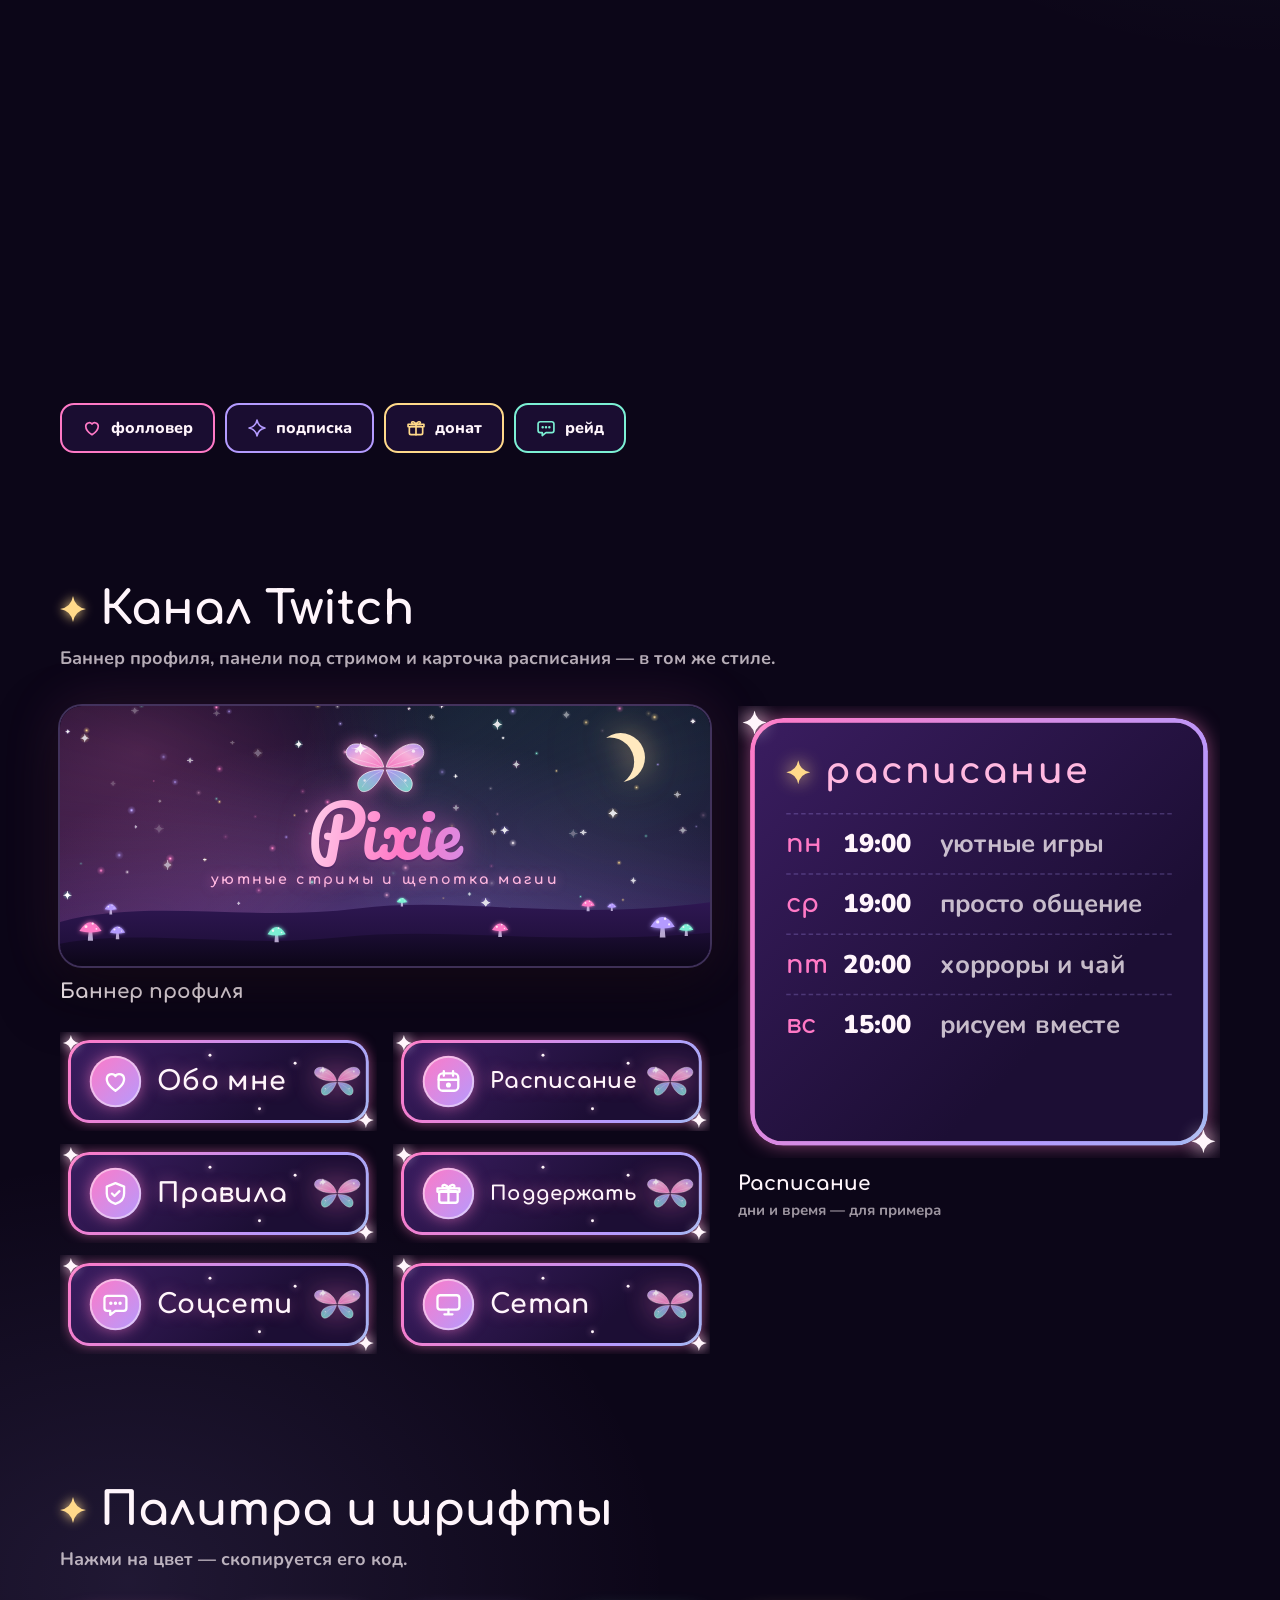
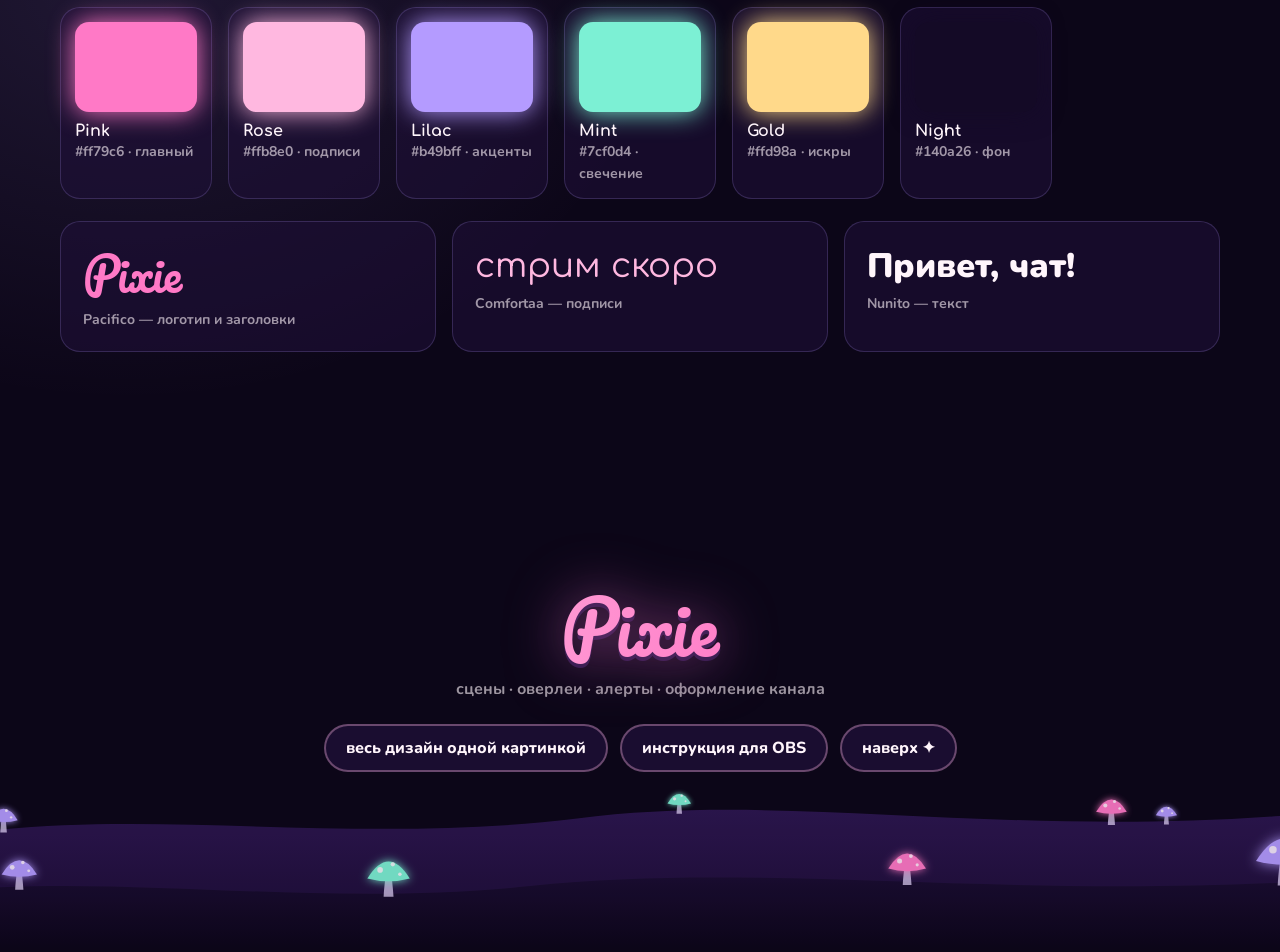
==== commit ef54cf35: "Use absolute link preview image for the site Co-Authored-By: Claude Opus 5.5 <noreply@anthropic.com>" ====
--- a/index.html
+++ b/index.html
@@ -7,7 +7,9 @@
 <meta name="description" content="Оформление Twitch-стрима для Pixie в стиле «волшебный ночной лес»: сцены, оверлеи, алерты и панели.">
 <meta property="og:title" content="Pixie · Оформление стрима">
 <meta property="og:description" content="Волшебный ночной лес: крылышки феи, светлячки и светящиеся грибочки.">
-<meta property="og:image" content="export/pixie-showcase.jpg">
+<meta property="og:image" content="https://pixie-showcase.vercel.app/export/pixie-showcase.jpg">
+<meta property="og:url" content="https://pixie-showcase.vercel.app/">
+<meta name="twitter:card" content="summary_large_image">
 <meta name="theme-color" content="#140a26">
 <link rel="stylesheet" href="assets/pixie.css">
 <style>
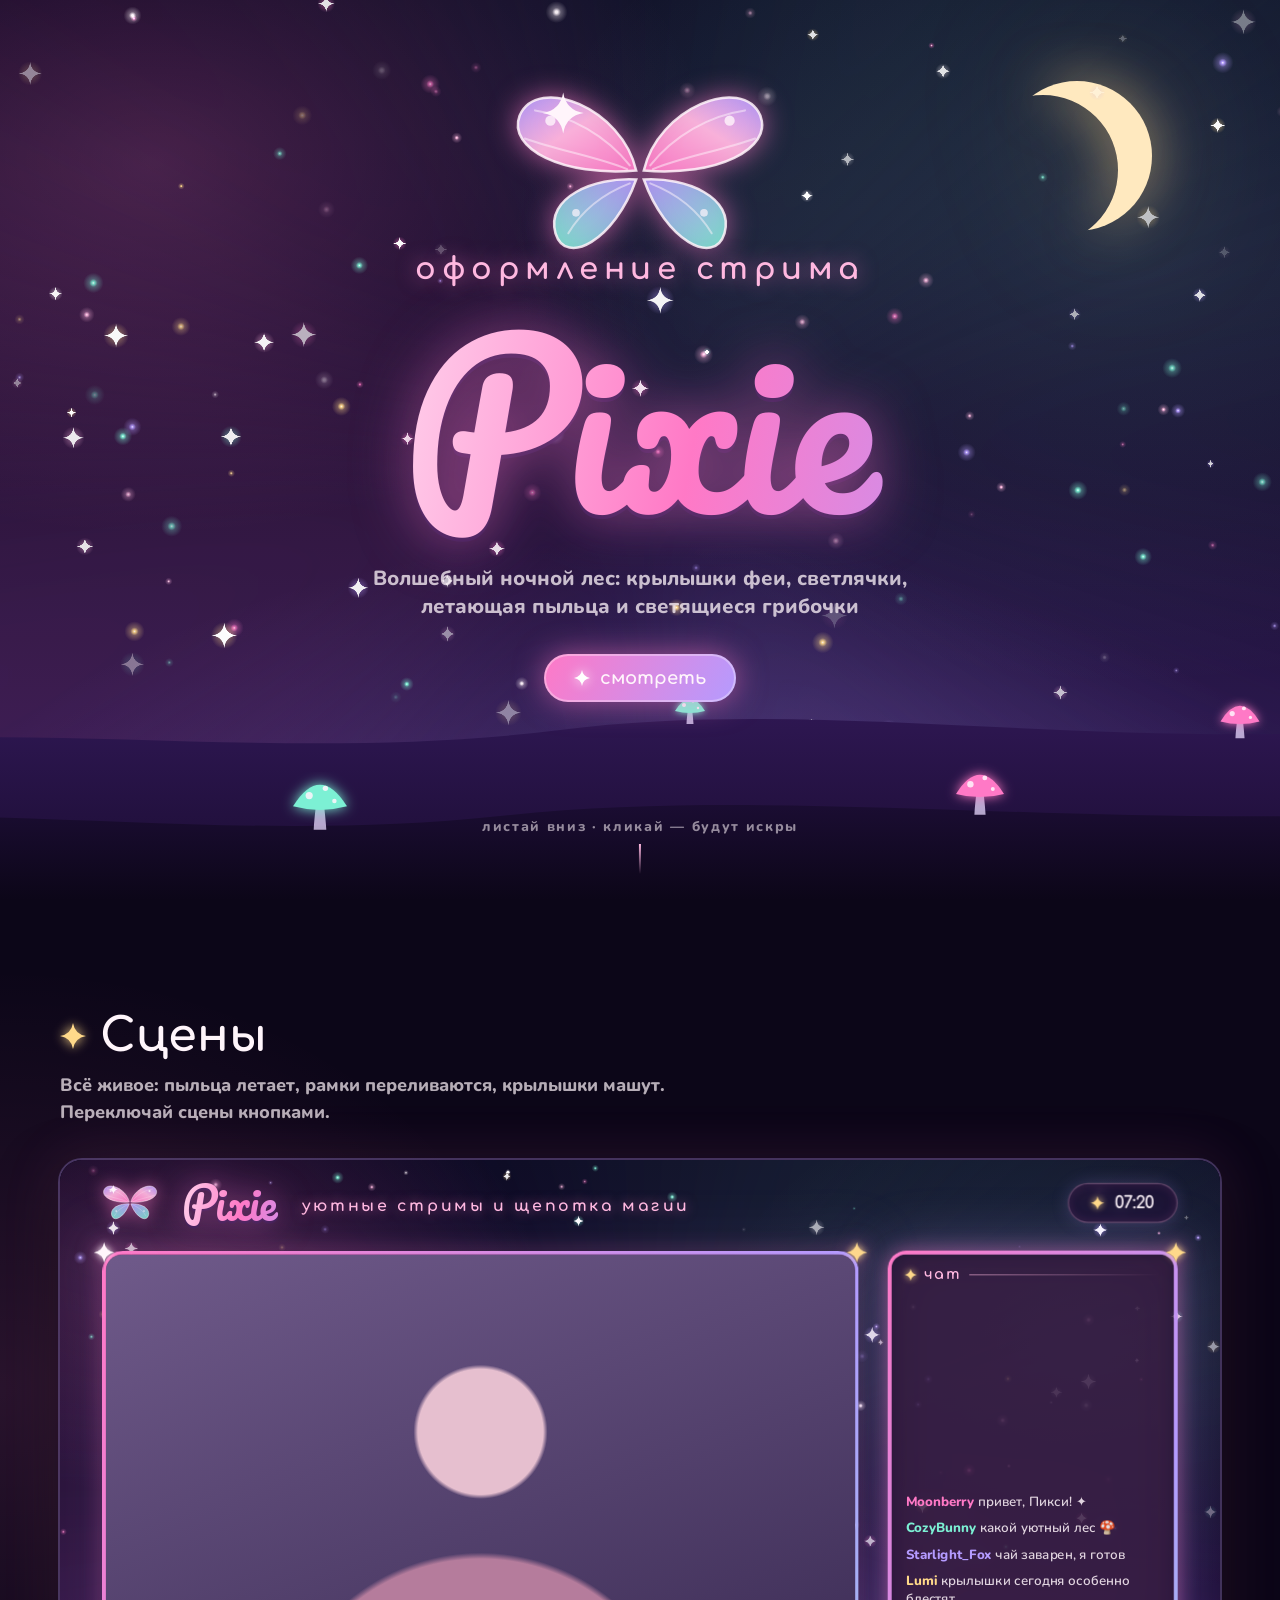
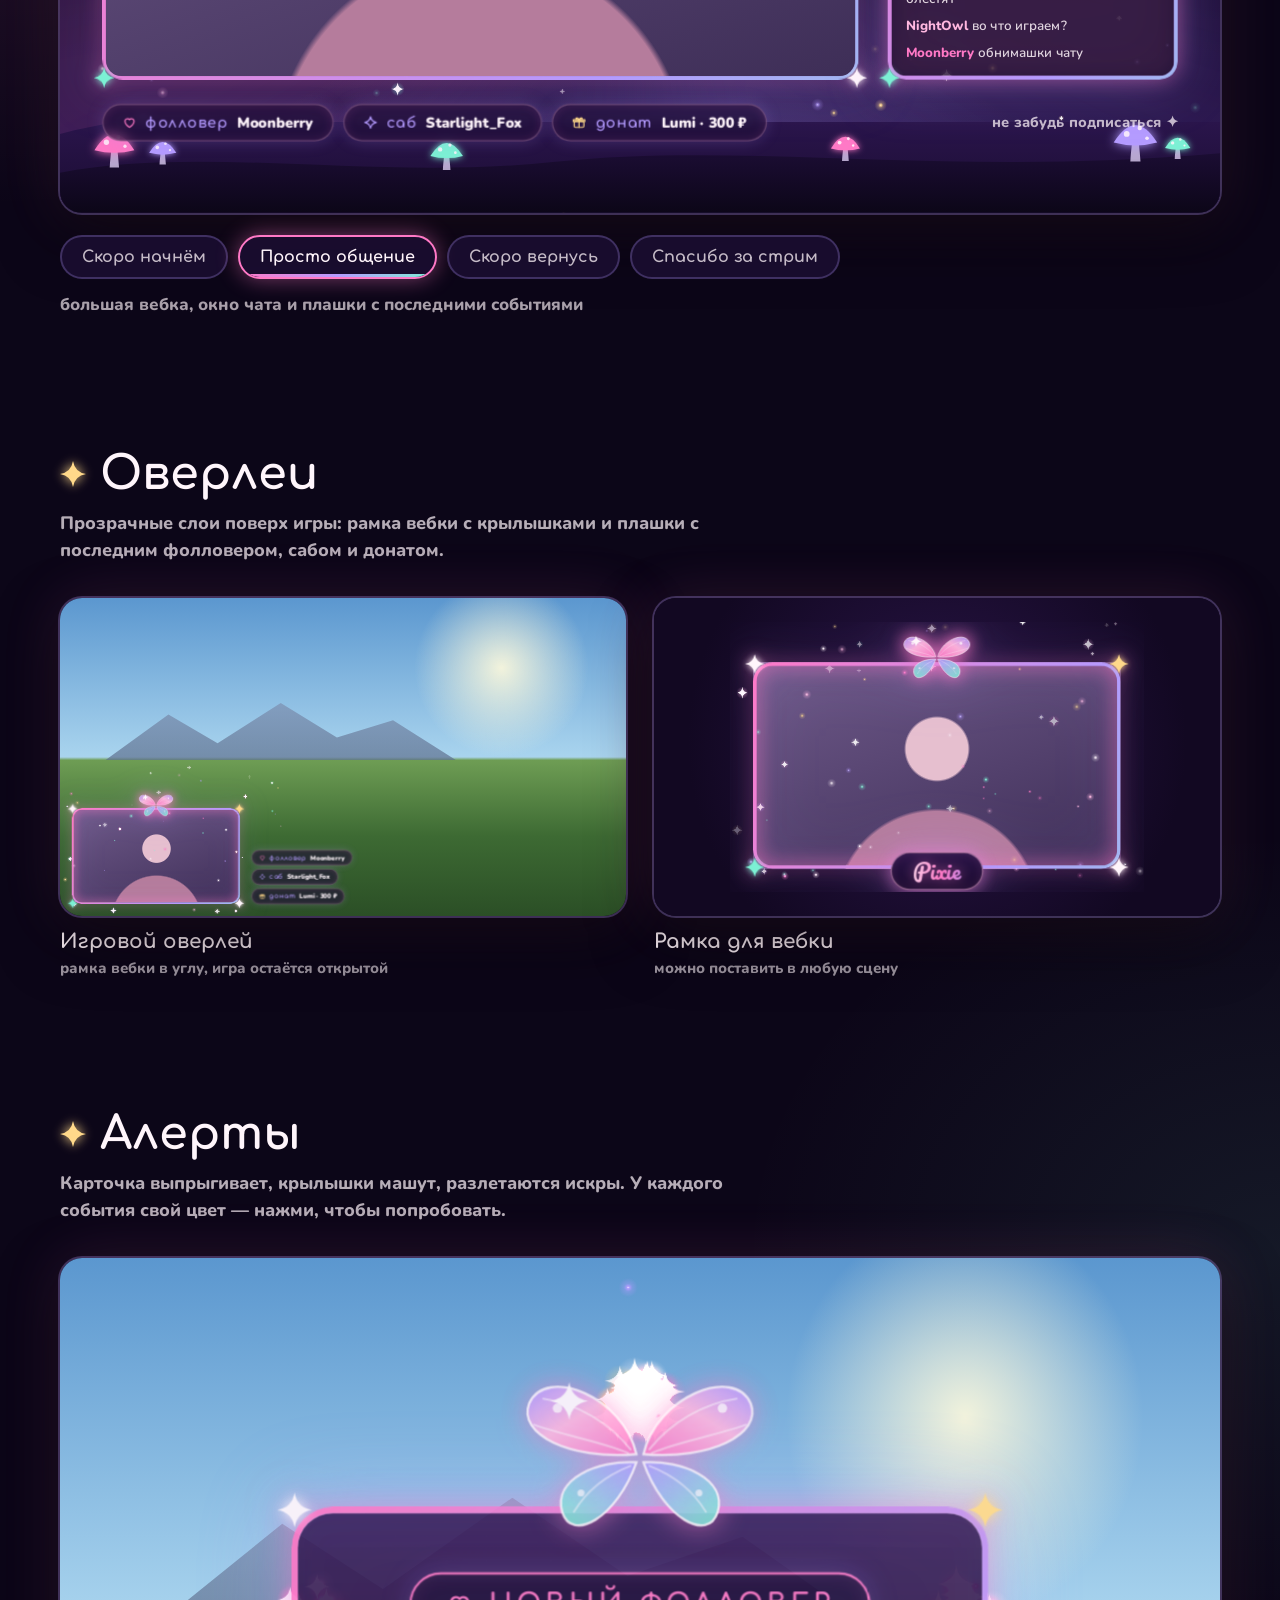
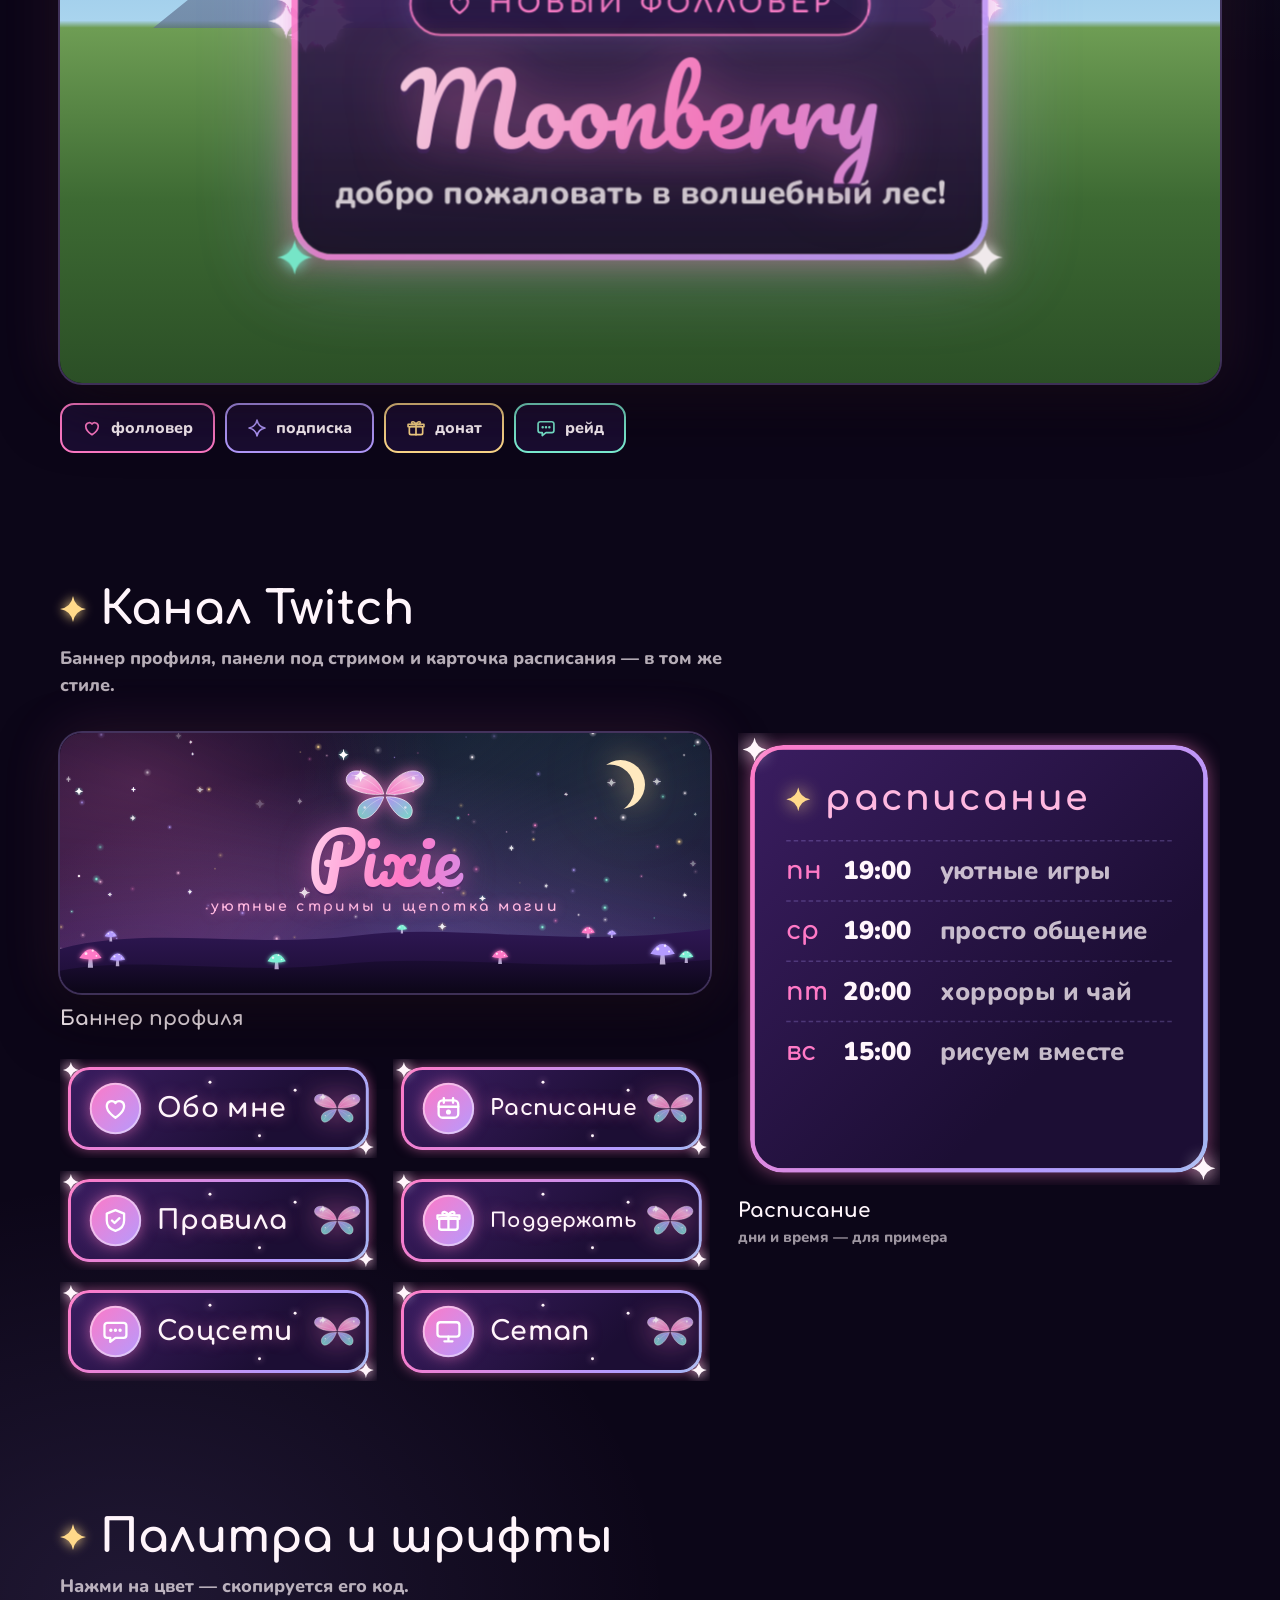
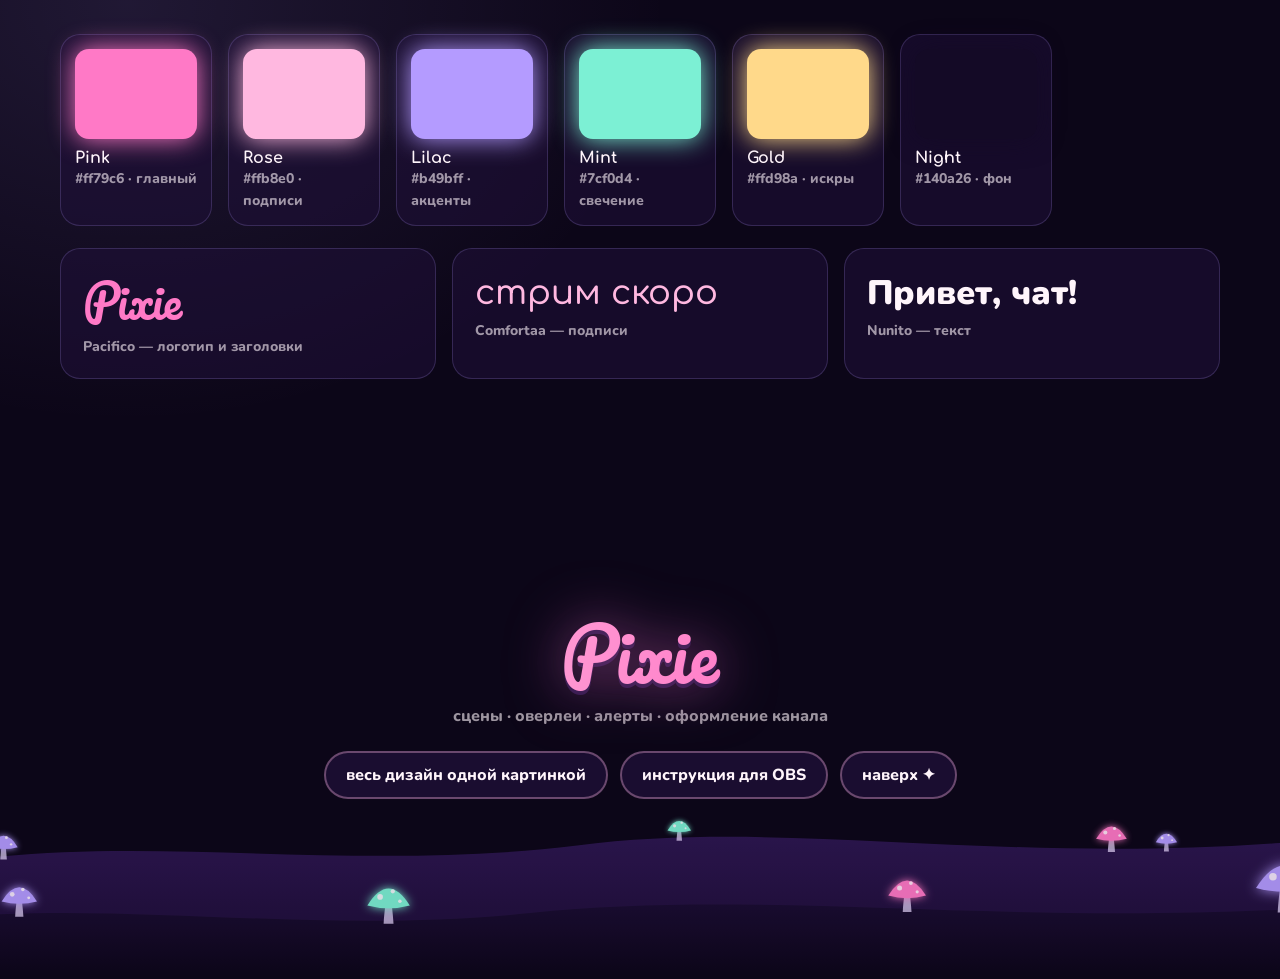
==== commit e483bad8: "Self-host fonts and publish on GitHub Pages Fonts are bundled in assets/fonts so the site and OBS sc" ====
--- a/index.html
+++ b/index.html
@@ -7,8 +7,8 @@
 <meta name="description" content="Оформление Twitch-стрима для Pixie в стиле «волшебный ночной лес»: сцены, оверлеи, алерты и панели.">
 <meta property="og:title" content="Pixie · Оформление стрима">
 <meta property="og:description" content="Волшебный ночной лес: крылышки феи, светлячки и светящиеся грибочки.">
-<meta property="og:image" content="https://pixie-showcase.vercel.app/export/pixie-showcase.jpg">
-<meta property="og:url" content="https://pixie-showcase.vercel.app/">
+<meta property="og:image" content="https://w1ldh4re.github.io/pixie-showcase/export/pixie-showcase.jpg">
+<meta property="og:url" content="https://w1ldh4re.github.io/pixie-showcase/">
 <meta name="twitter:card" content="summary_large_image">
 <meta name="theme-color" content="#140a26">
 <link rel="stylesheet" href="assets/pixie.css">
--- a/assets/pixie.css
+++ b/assets/pixie.css
@@ -1,4 +1,4 @@
-@import url('https://fonts.googleapis.com/css2?family=Comfortaa:wght@500;700&family=Nunito:wght@600;800;900&family=Pacifico&display=swap');
+@import url('fonts.css');
 
 /* ───────── Палитра ───────── */
 :root {
